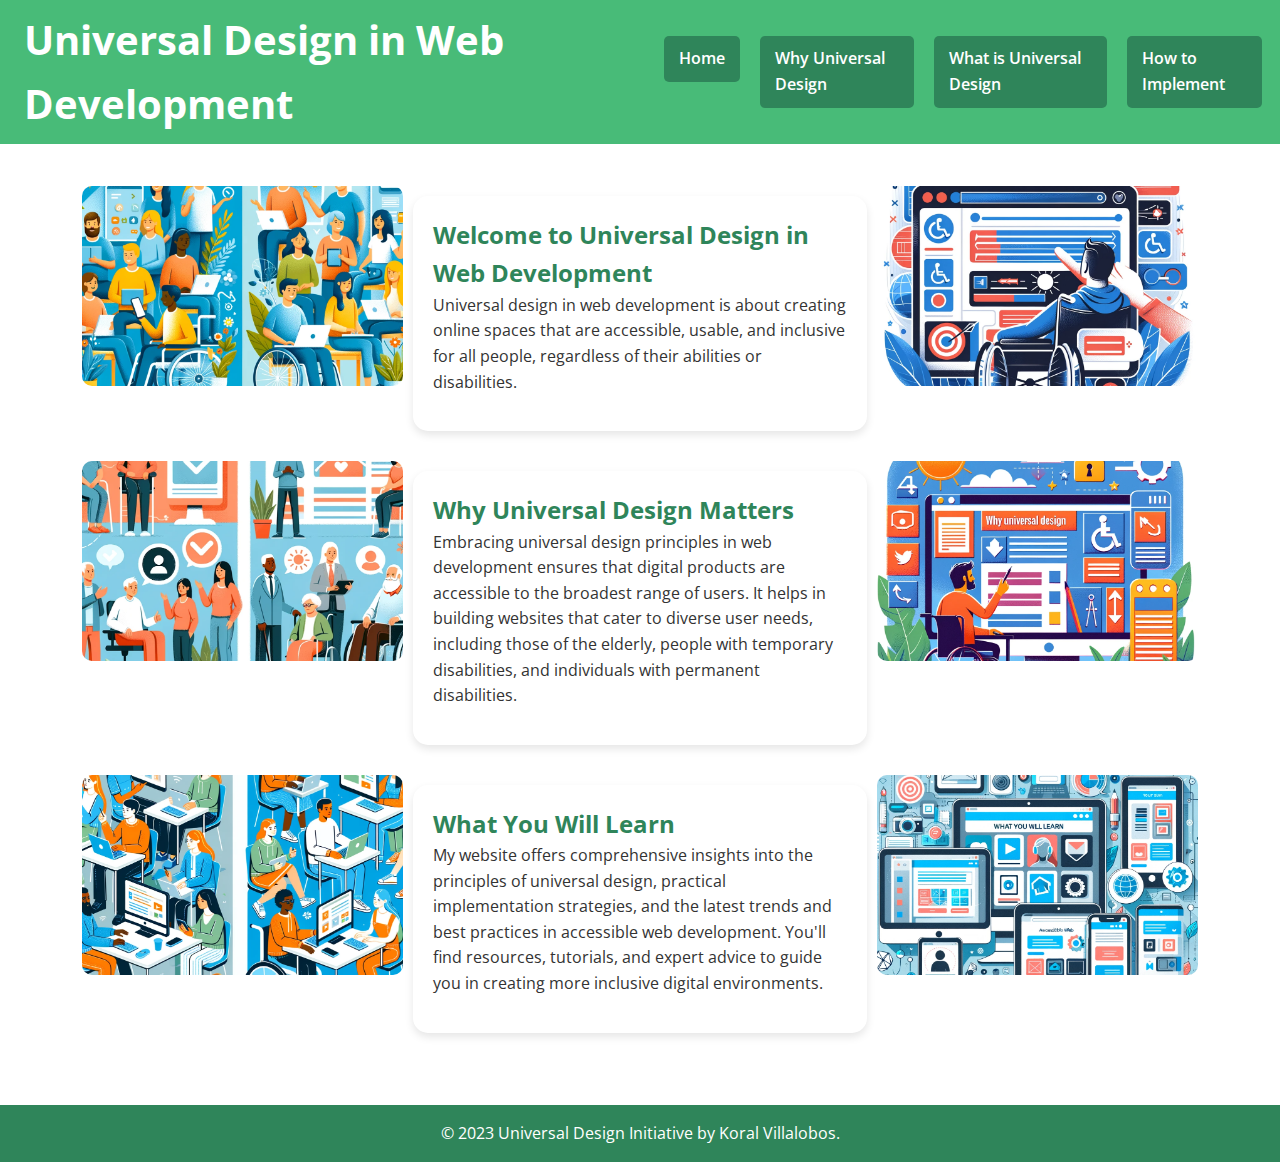
==== FinalProject/index.html @ b2e17c90 "Final Project Checkpoint 2" ====
<!DOCTYPE html>
<html lang="en">
<head>
    <meta charset="UTF-8">
    <meta name="viewport" content="width=device-width, initial-scale=1.0">
    <title>Universal Design in Web Development</title>
    <link href="style.css" rel="stylesheet">
</head>
<body>
    <header>
        <div class="header-title">
            <h1>Universal Design in Web Development</h1>
        </div>
        <nav>
            <ul>
                <li><a href="index.html">Home</a></li>
                <li><a href="why.html">Why Universal Design</a></li>
                <li><a href="what.html">What is Universal Design</a></li>
                <li><a href="how.html">How to Implement</a></li>
            </ul>
        </nav>
    </header>
    <main>
        <aside class="image-left">
            <img src="img/index1.webp" alt="Depicts an inclusive and diverse group of people using various digital devices">
        </aside>

        <section class="content-box">
            <h2>Welcome to Universal Design in Web Development</h2>
            <p>Universal design in web development is about creating online spaces that are accessible, usable, and inclusive for all people, regardless of their abilities or disabilities.</p>
        </section>

        <aside class="image-right">
            <img src="img/index2.png" alt="A digital interface that is easily accessible to people with various disabilities">
        </aside>

        <aside class="image-left">
            <img src="img/index3.png" alt="Diverse users interacting with a universally designed website.">
        </aside>

        <section class="content-box">
            <h2>Why Universal Design Matters</h2>
            <p>Embracing universal design principles in web development ensures that digital products are accessible to the broadest range of users. It helps in building websites that cater to diverse user needs, including those of the elderly, people with temporary disabilities, and individuals with permanent disabilities.</p>
        </section>

        <aside class="image-right">
            <img src="img/index4.png" alt="A web developer thoughtfully designing an accessible website">
        </aside>

        <aside class="image-left">
            <img src="img/index5.png" alt="A diverse group of people engaged in learning about web development and design">
        </aside>

        <section class="content-box">
            <h2>What You Will Learn</h2>
            <p>My website offers comprehensive insights into the principles of universal design, practical implementation strategies, and the latest trends and best practices in accessible web development. You'll find resources, tutorials, and expert advice to guide you in creating more inclusive digital environments.</p>
        </section>

        <aside class="image-right">
            <img src="img/index6.png" alt="Various digital devices like laptops, tablets, and smartphones displaying accessible website interfaces">
        </aside>

    </main>


    <footer>
        <p>© 2023 Universal Design Initiative by Koral Villalobos.</p>
    </footer>
</body>
</html>
---- FinalProject/style.css ----
@import url('https://fonts.googleapis.com/css2?family=Open+Sans:wght@400;600;700&display=swap');

/* Resetting default browser styles */
*, *::before, *::after {
    box-sizing: border-box;
    margin: 0;
    padding: 0;
}

/* Body styling */
body {
    font-family: 'Open Sans', sans-serif;
    line-height: 1.6;
    color: #333;
    background-color: #fff;
}
/* Header and Navigation Styling */
header {
    display: flex;
    align-items: center;
    background-color: #48BB78; /* Vibrant green background */
    color: #fff;
    padding: 0.5rem;
}

.header-title h1 {
    font-size: 2.5rem;
    margin-left: 1rem;
    flex-grow: 1; /* Makes the title take the available space */
}

nav ul {
    list-style-type: none;
    display: flex;
    margin: 0;
    padding: 0;
}

nav ul li {
    margin: 0;
}

nav ul li a {
    display: block;
    background-color: #2F855A; /* Darker green for contrast */
    color: white;
    text-decoration: none;
    padding: 10px 15px;
    margin: 0 10px;
    border-radius: 5px; /* Slightly rounded corners for the boxes */
    font-weight: 600;
}

nav ul li a:hover, nav ul li a:focus {
    background-color: #276749; /* Slightly darker green on hover/focus for better accessibility */
}

/* Other styles remain the same */



/* Main content styling */
main {
    padding: 2rem;
}

main h2 {
    color: #2F855A; /* Green color for headings */
    font-size: 1.5rem;
}

main p {
    font-size: 1rem;
    margin-bottom: 1rem;
}

/* Footer styling */
footer {
    background-color: #2F855A;
    color: white;
    text-align: center;
    padding: 1rem 0;
    margin-top: 20px;
}

/* Responsive design for smaller screens */
@media screen and (max-width: 768px) {
    nav ul {
        flex-direction: column;
        padding: 0;
    }

    nav ul li {
        margin: 10px 0;
    }
}
/* ... (existing styles) */

.content-box {
    background-color: #fff; /* White background */
    border-radius: 15px; /* Rounded corners */
    box-shadow: 0 4px 8px rgba(0, 0, 0, 0.1); /* Subtle shadow for depth */
    margin: 20px; /* Spacing around each box */
    padding: 20px; /* Padding inside each box */
    max-width: 800px; /* Max width for better readability */
    margin-left: auto; /* Centering the box */
    margin-right: auto;
}




img {
    width: 100%;
    height: auto;
  }

  /* ... (existing styles) */

/* ... (existing styles) */

main {
    display: flex;
    flex-wrap: wrap;
    justify-content: space-between;
    max-width: 1200px;
    margin: 0 auto;
}

.content-box, .image-left, .image-right {
    flex-basis: 100%; /* Full width for mobile view */
    max-width: 100%;
}

/* For larger screens, adjust the width of content and images */
@media screen and (min-width: 768px) {
    .content-box, .image-left, .image-right {
        flex-basis: calc(50% - 40px); /* Adjust the width as needed */
    }

    .image-left, .image-right {
        padding: 10px;
    }

    .image-left img, .image-right img {
        width: 100%;
        height: auto;
        max-height: 200px; /* Adjust as needed */
        object-fit: cover;
        border-radius: 10px;
    }
}

/* Additional styles for content and images positioning */
@media screen and (min-width: 1024px) {
    .content-box {
        flex-basis: 40%;
    }

    .image-left, .image-right {
        flex-basis: 30%; /* Adjust this to change the image width */
    }
}

/* ... (rest of the styles) */
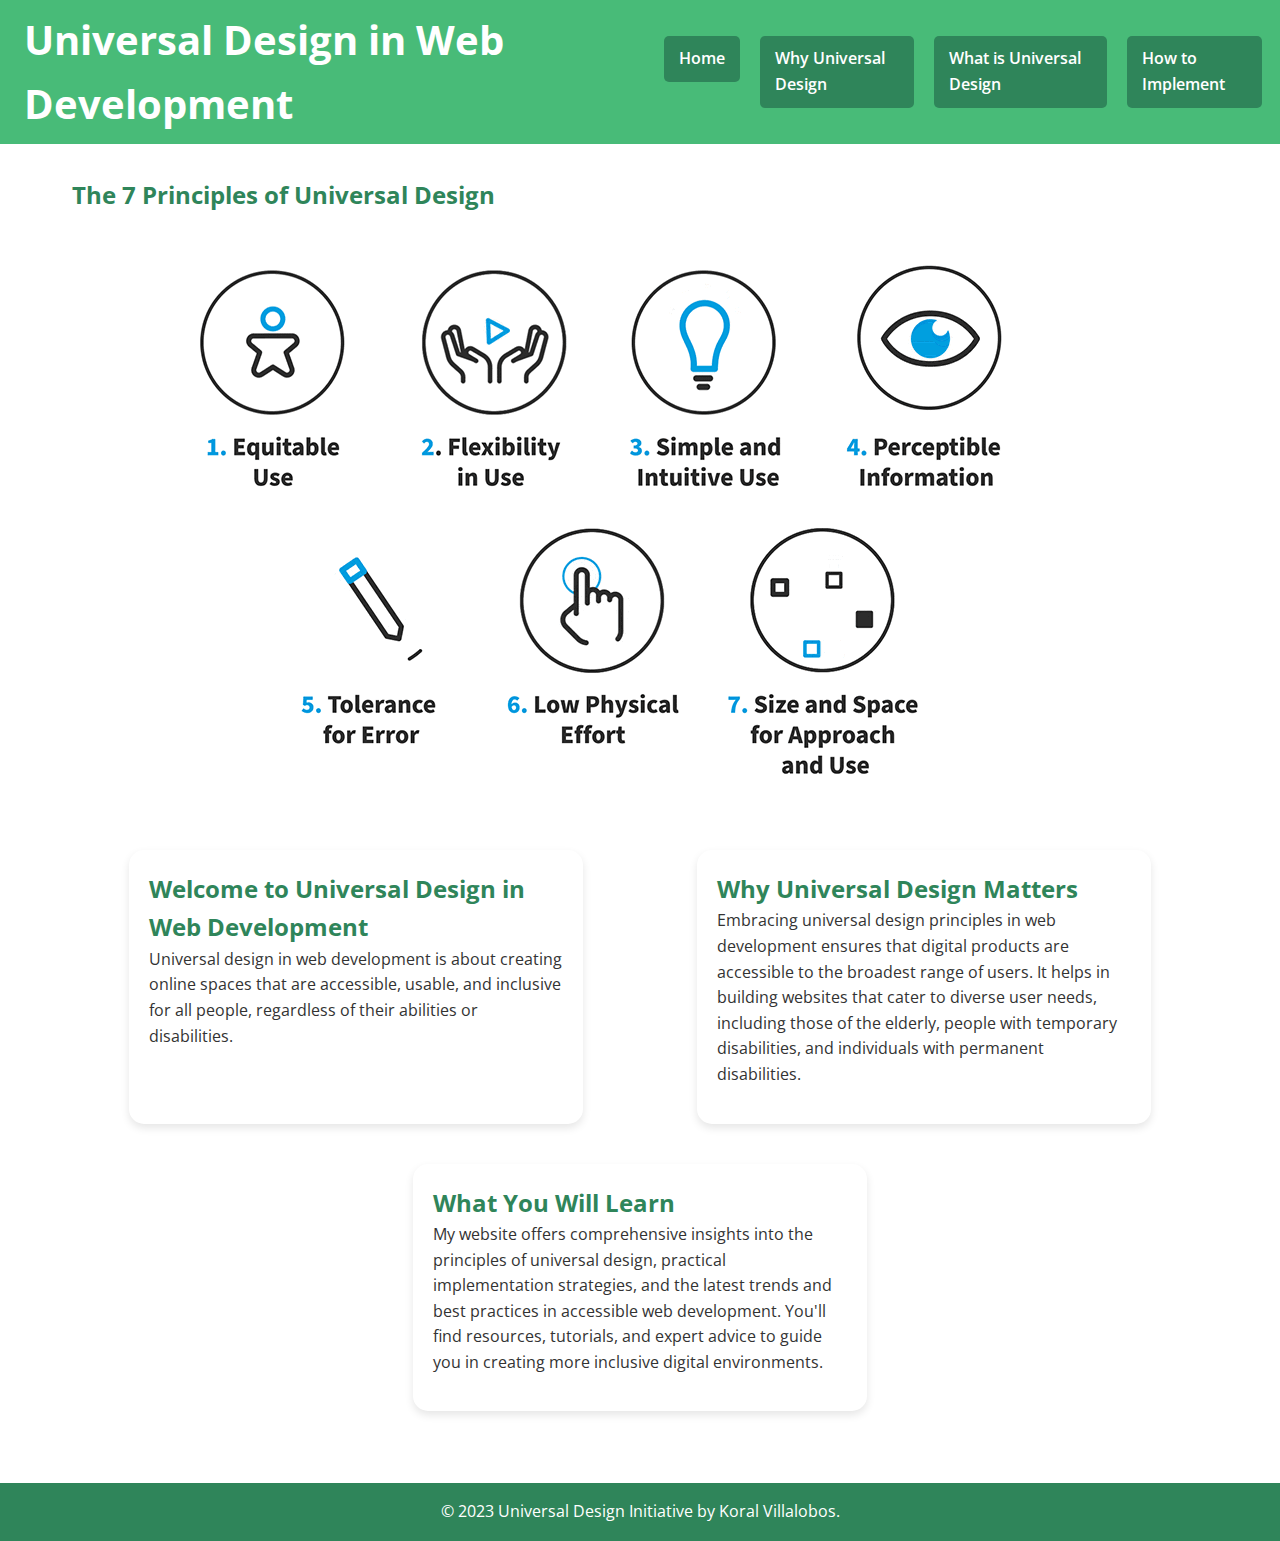
==== commit 5f321050: "final proj" ====
--- a/FinalProject/index.html
+++ b/FinalProject/index.html
@@ -21,44 +21,51 @@
         </nav>
     </header>
     <main>
-        <aside class="image-left">
+        <section>
+            <h2>The 7 Principles of Universal Design</h2>
+            <figure>
+                <img src="img/td-7steps-universal-design.gif" alt="Descriptive text about the GIF" class="gif-image">
+            </figure>
+        </section>
+
+        <!-- <aside class="image-left">
             <img src="img/index1.webp" alt="Depicts an inclusive and diverse group of people using various digital devices">
-        </aside>
+        </aside> -->
 
         <section class="content-box">
             <h2>Welcome to Universal Design in Web Development</h2>
             <p>Universal design in web development is about creating online spaces that are accessible, usable, and inclusive for all people, regardless of their abilities or disabilities.</p>
         </section>
 
-        <aside class="image-right">
+        <!-- <aside class="image-right">
             <img src="img/index2.png" alt="A digital interface that is easily accessible to people with various disabilities">
-        </aside>
+        </aside> -->
 
-        <aside class="image-left">
+        <!-- <aside class="image-left">
             <img src="img/index3.png" alt="Diverse users interacting with a universally designed website.">
-        </aside>
+        </aside> -->
 
         <section class="content-box">
             <h2>Why Universal Design Matters</h2>
             <p>Embracing universal design principles in web development ensures that digital products are accessible to the broadest range of users. It helps in building websites that cater to diverse user needs, including those of the elderly, people with temporary disabilities, and individuals with permanent disabilities.</p>
         </section>
 
-        <aside class="image-right">
+        <!-- <aside class="image-right">
             <img src="img/index4.png" alt="A web developer thoughtfully designing an accessible website">
         </aside>
 
         <aside class="image-left">
             <img src="img/index5.png" alt="A diverse group of people engaged in learning about web development and design">
-        </aside>
+        </aside> -->
 
         <section class="content-box">
             <h2>What You Will Learn</h2>
             <p>My website offers comprehensive insights into the principles of universal design, practical implementation strategies, and the latest trends and best practices in accessible web development. You'll find resources, tutorials, and expert advice to guide you in creating more inclusive digital environments.</p>
         </section>
 
-        <aside class="image-right">
+        <!-- <aside class="image-right">
             <img src="img/index6.png" alt="Various digital devices like laptops, tablets, and smartphones displaying accessible website interfaces">
-        </aside>
+        </aside> -->
 
     </main>
 
--- a/FinalProject/style.css
+++ b/FinalProject/style.css
@@ -162,4 +162,146 @@
     }
 }
 
-/* ... (rest of the styles) */
+/* General table styles */
+table {
+    width: 100%;
+    border-collapse: collapse;
+    margin-bottom: 20px;
+}
+
+th, td {
+    border: 1px solid #ddd;
+    padding: 8px;
+    text-align: left;
+}
+
+th {
+    background-color: #f2f2f2;
+    color: black;
+}
+
+/* Zebra stripe for rows */
+tr:nth-child(even) {
+    background-color: #f9f9f9;
+}
+
+/* Hover effect for rows */
+tr:hover {
+    background-color: #ddd;
+}
+
+/* Responsive table */
+@media screen and (max-width: 600px) {
+    table {
+        width: 100%;
+    }
+
+    thead {
+        display: none;
+    }
+
+    tr {
+        margin-bottom: 10px;
+        display: block;
+        border-bottom: 2px solid #ddd;
+    }
+
+    td {
+        display: block;
+        text-align: right;
+        font-size: 13px;
+    }
+
+    td::before {
+        content: attr(data-label);
+        float: left;
+        font-weight: bold;
+        text-transform: uppercase;
+    }
+}
+
+form {
+    background: #fff;
+    padding: 20px;
+    margin: 20px 0;
+    box-shadow: 0 0 10px rgba(0, 0, 0, 0.1);
+}
+
+fieldset {
+    border: none;
+    margin: 0;
+    padding: 0;
+}
+
+label {
+    display: block;
+    margin-bottom: 10px;
+}
+
+label span {
+    display: block;
+    font-weight: bold;
+    margin-bottom: 5px;
+}
+
+input[type="text"],
+input[type="email"],
+input[type="number"],
+textarea {
+    width: 100%;
+    padding: 8px;
+    margin-bottom: 20px;
+    border-radius: 4px;
+    border: 1px solid #ddd;
+}
+
+input[type="submit"] {
+    display: block;
+    width: 100%;
+    padding: 10px;
+    background-color: #333;
+    color: #fff;
+    border: none;
+    border-radius: 4px;
+    cursor: pointer;
+}
+
+input[type="submit"]:hover {
+    background-color: #555;
+}
+
+/* Responsive layout adjustments */
+@media (max-width: 768px) {
+    nav ul li {
+        display: block;
+        margin-bottom: 5px;
+    }
+}
+
+.timeline {
+    display: block;
+    width: 100%;
+}
+
+.timeline-item {
+    border-left: 3px solid #007bff;
+    margin: 20px;
+    padding-left: 20px;
+    position: relative;
+}
+
+.timeline-item h2 {
+    font-size: 1.5em;
+}
+
+.timeline-item::before {
+    content: '';
+    position: absolute;
+    left: -6px;
+    top: 0;
+    width: 10px;
+    height: 10px;
+    border-radius: 50%;
+    background: #007bff;
+}
+
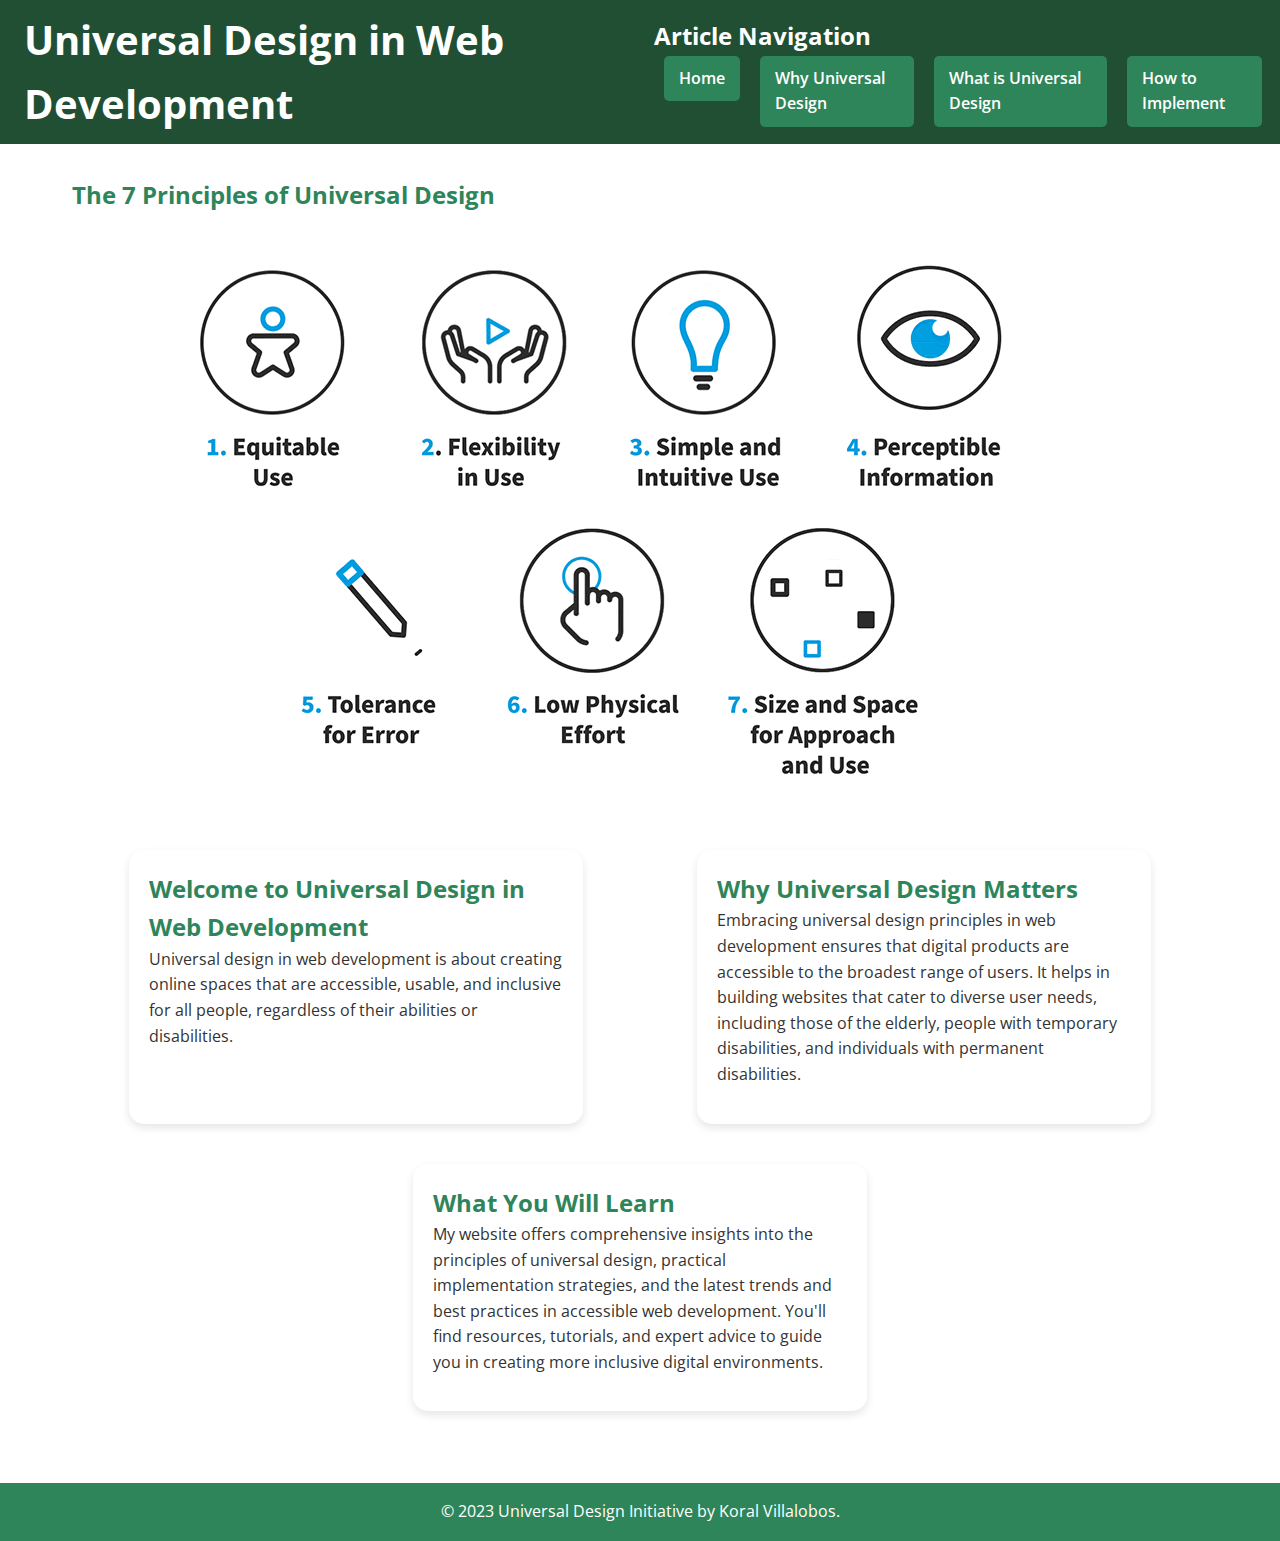
==== commit 051581b8: "sr" ====
--- a/FinalProject/index.html
+++ b/FinalProject/index.html
@@ -12,6 +12,7 @@
             <h1>Universal Design in Web Development</h1>
         </div>
         <nav>
+            <h2 class="sr-only">Article Navigation</h2>
             <ul>
                 <li><a href="index.html">Home</a></li>
                 <li><a href="why.html">Why Universal Design</a></li>
--- a/FinalProject/style.css
+++ b/FinalProject/style.css
@@ -18,7 +18,7 @@
 header {
     display: flex;
     align-items: center;
-    background-color: #48BB78; /* Vibrant green background */
+    background-color: rgb(33, 79, 52); /* Vibrant green background */
     color: #fff;
     padding: 0.5rem;
 }
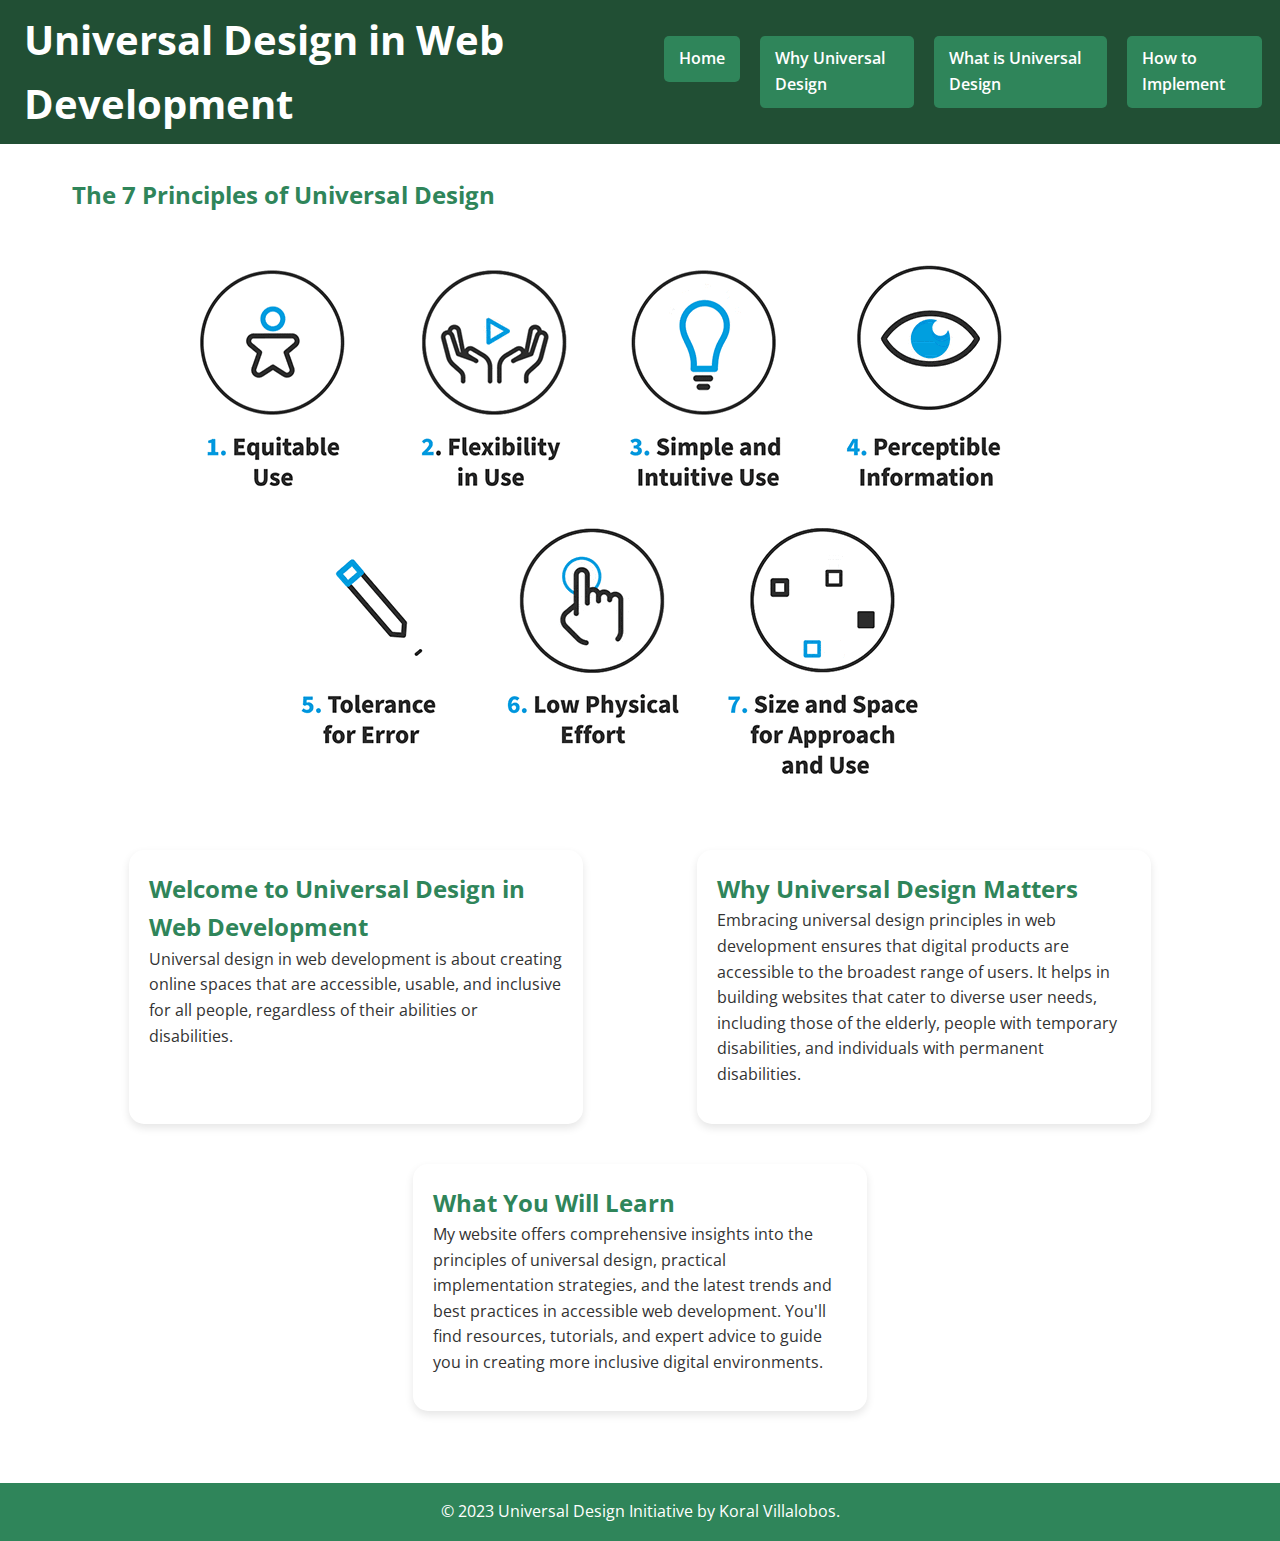
==== commit 7e36a301: "skip" ====
--- a/FinalProject/index.html
+++ b/FinalProject/index.html
@@ -7,6 +7,7 @@
     <link href="style.css" rel="stylesheet">
 </head>
 <body>
+    <a id="skip" class="skip-link" href="#maincontent">Skip to main content</a>
     <header>
         <div class="header-title">
             <h1>Universal Design in Web Development</h1>
--- a/FinalProject/style.css
+++ b/FinalProject/style.css
@@ -305,3 +305,28 @@
     background: #007bff;
 }
 
+.sr-only {
+  border: 0;
+  clip: rect(0, 0, 0, 0);
+  height: 1px;
+  margin: -1px;
+  overflow: hidden;
+  padding: 0;
+  position: absolute;
+  white-space: nowrap;
+  width: 1px;
+}
+.skip-link {
+background: black;
+color: #fff;
+font-weight: 700;
+padding: 4px;
+position: absolute;
+text-align: left;
+transform: translateY(-200%);
+transition: transform 0.3s;
+}
+
+.skip-link:focus {
+transform: translateY(0);
+}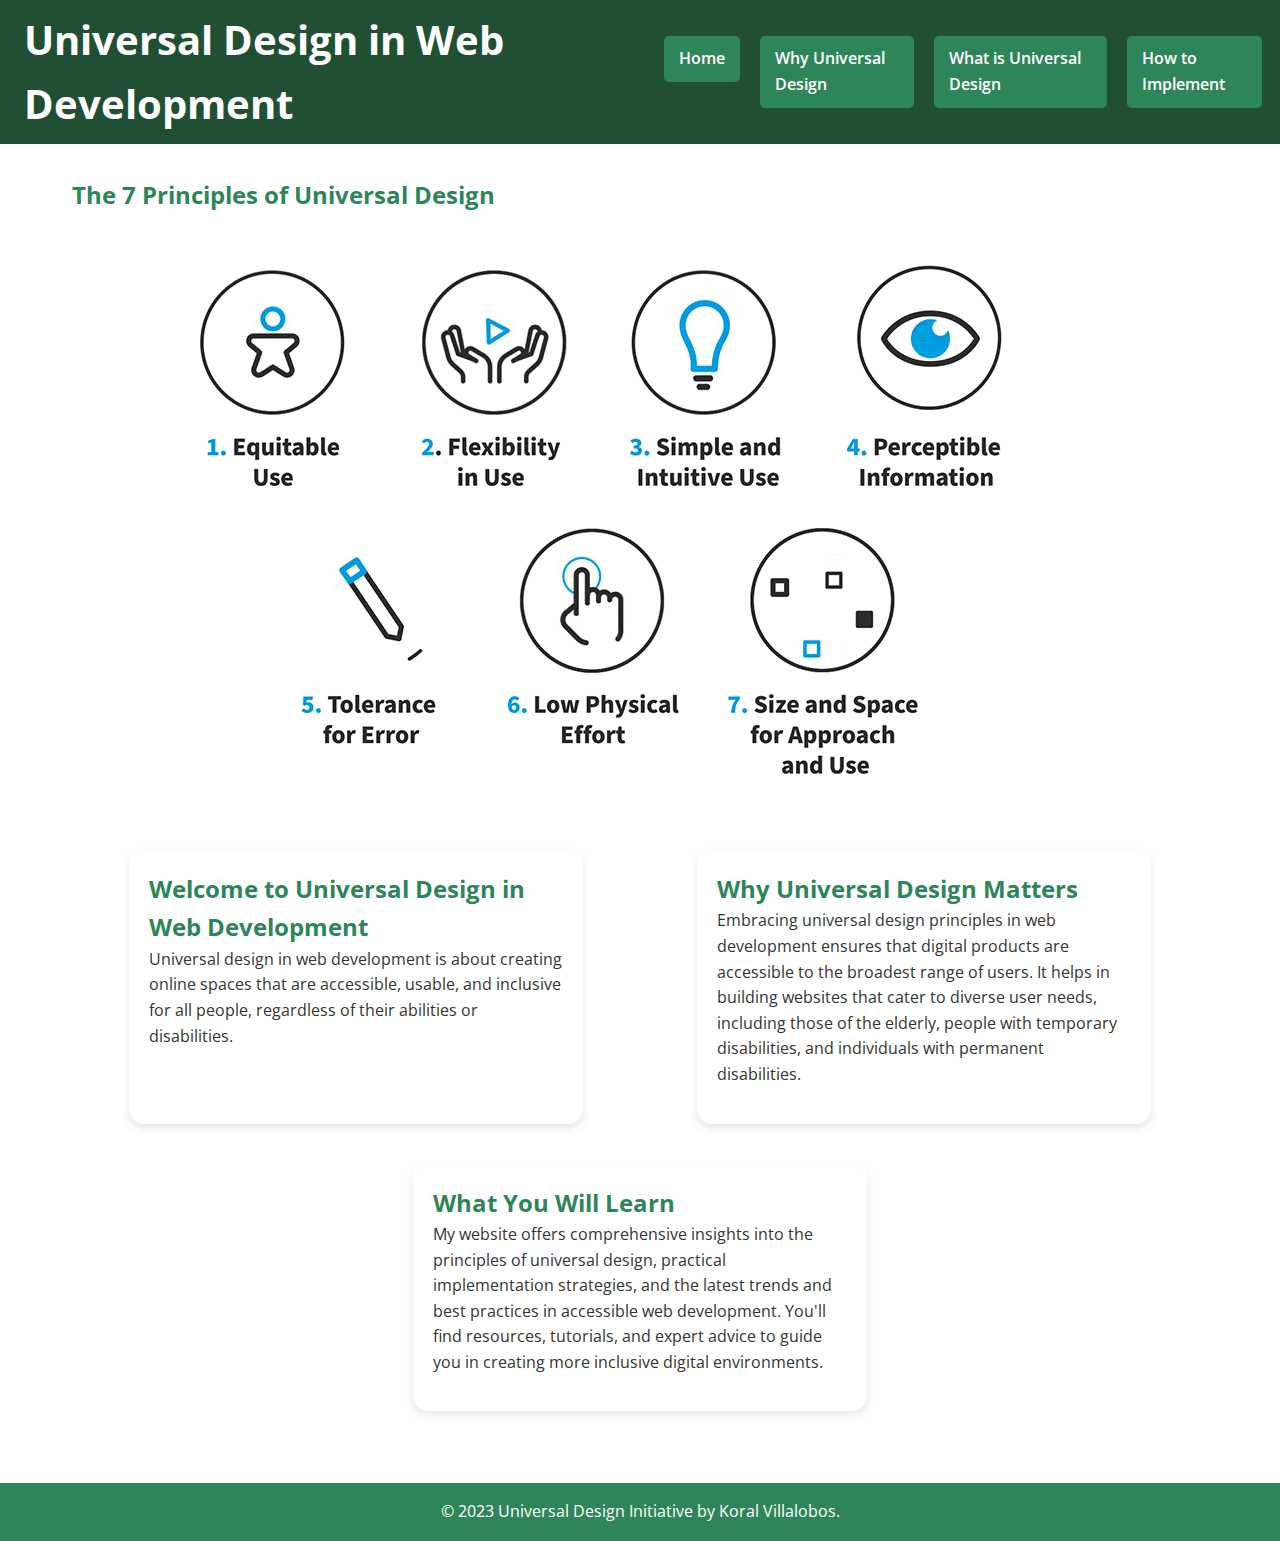
==== commit 1b38293a: "line" ====
--- a/FinalProject/index.html
+++ b/FinalProject/index.html
@@ -8,6 +8,7 @@
 </head>
 <body>
     <a id="skip" class="skip-link" href="#maincontent">Skip to main content</a>
+    
     <header>
         <div class="header-title">
             <h1>Universal Design in Web Development</h1>
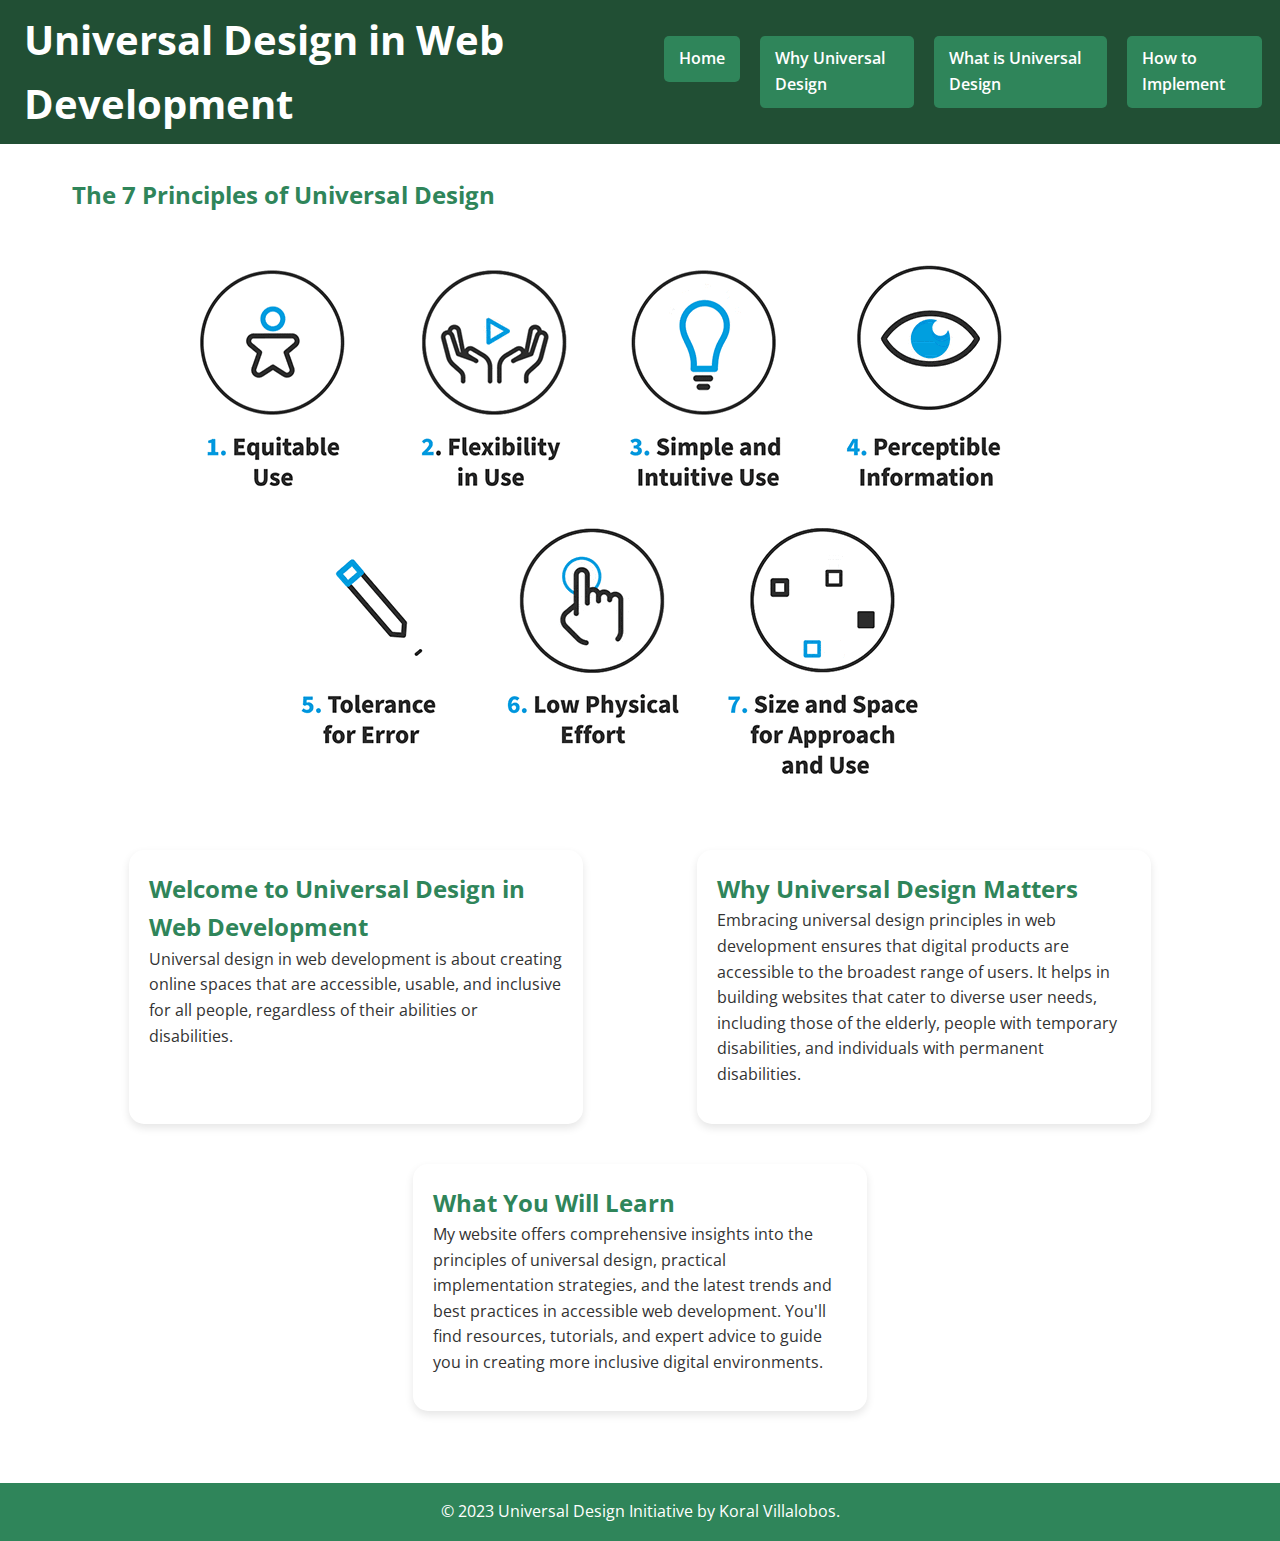
==== commit 1d3ef3eb: "broken skip" ====
--- a/FinalProject/index.html
+++ b/FinalProject/index.html
@@ -23,7 +23,7 @@
             </ul>
         </nav>
     </header>
-    <main>
+    <main id="maincontent">
         <section>
             <h2>The 7 Principles of Universal Design</h2>
             <figure>
--- a/FinalProject/style.css
+++ b/FinalProject/style.css
@@ -329,4 +329,5 @@
 
 .skip-link:focus {
 transform: translateY(0);
-}+}
+
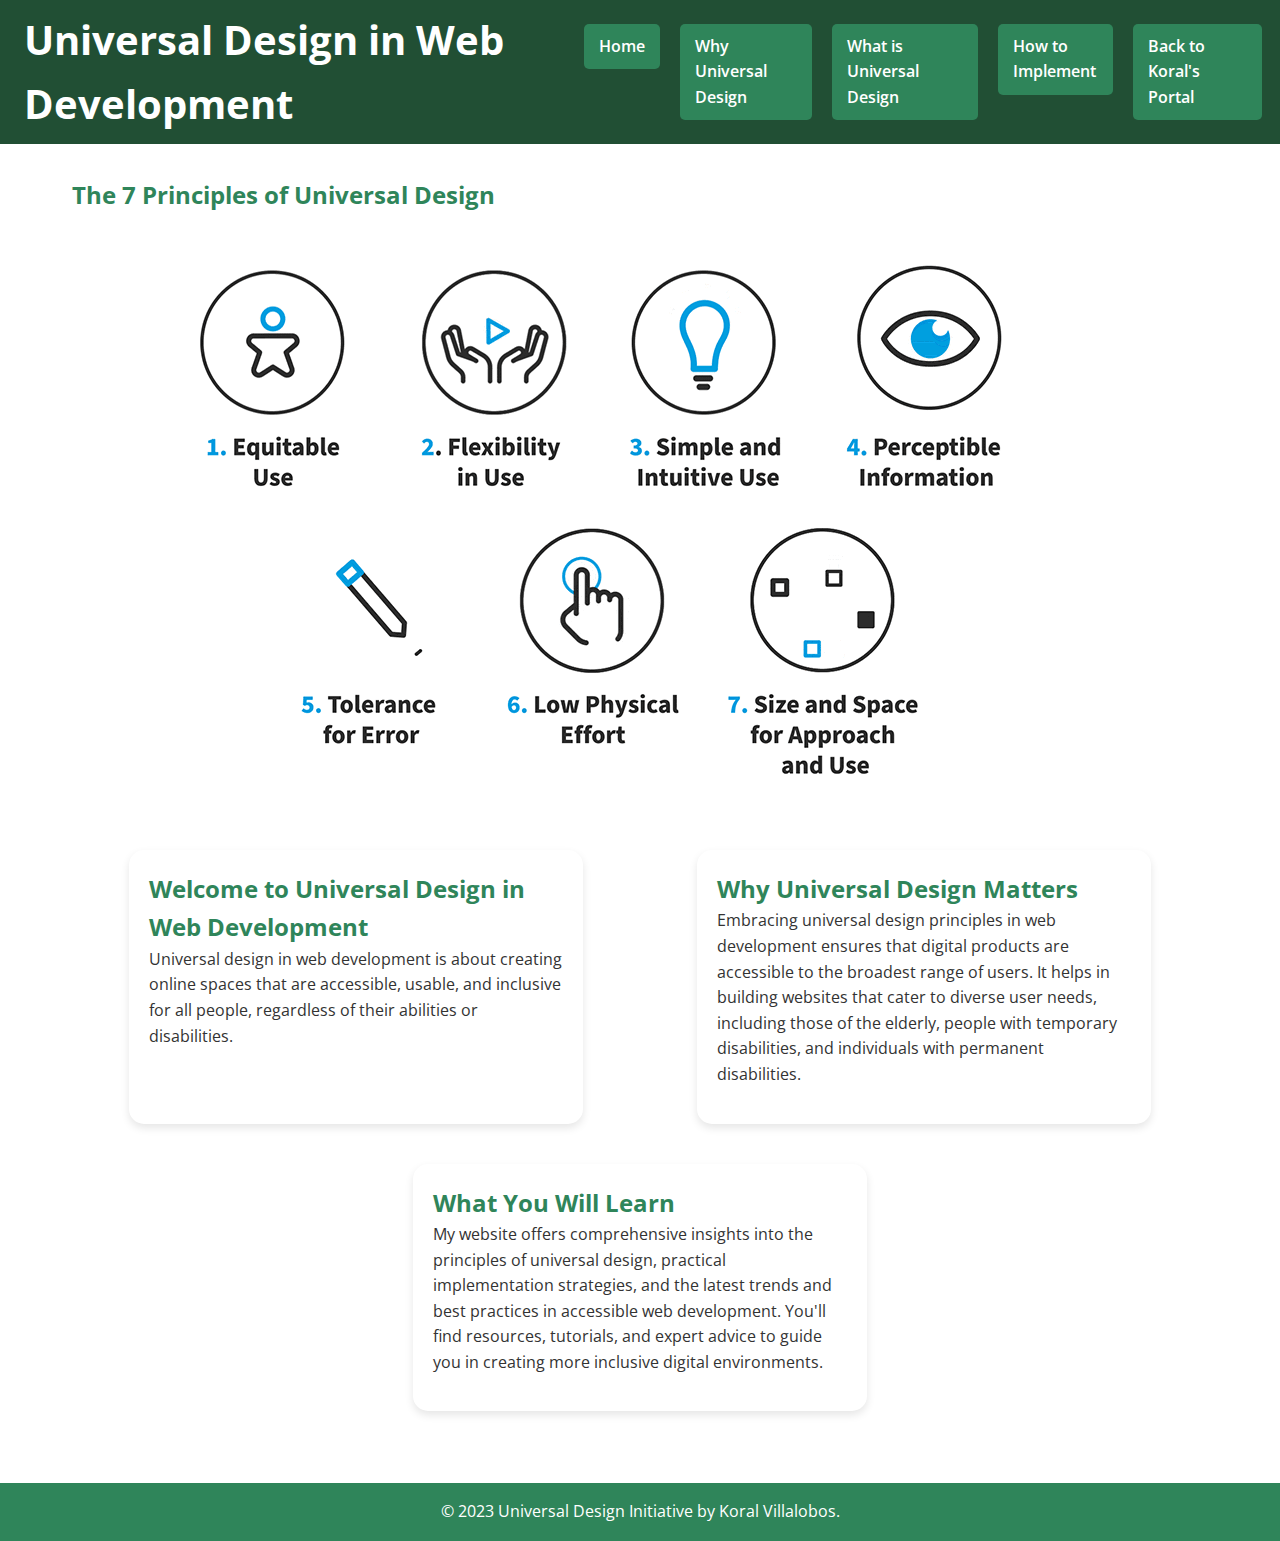
==== commit ba47ce86: "back" ====
--- a/FinalProject/index.html
+++ b/FinalProject/index.html
@@ -14,12 +14,13 @@
             <h1>Universal Design in Web Development</h1>
         </div>
         <nav>
-            <h2 class="sr-only">Article Navigation</h2>
+            <h2 class="sr-only">Navigation</h2>
             <ul>
                 <li><a href="index.html">Home</a></li>
                 <li><a href="why.html">Why Universal Design</a></li>
                 <li><a href="what.html">What is Universal Design</a></li>
                 <li><a href="how.html">How to Implement</a></li>
+                <li><a href="/Users/koralvillalobos/Documents/GitHub/UniversalDesignFall2023-KoralVillalobos/index.html">Back to Koral's Portal</a></li>
             </ul>
         </nav>
     </header>
